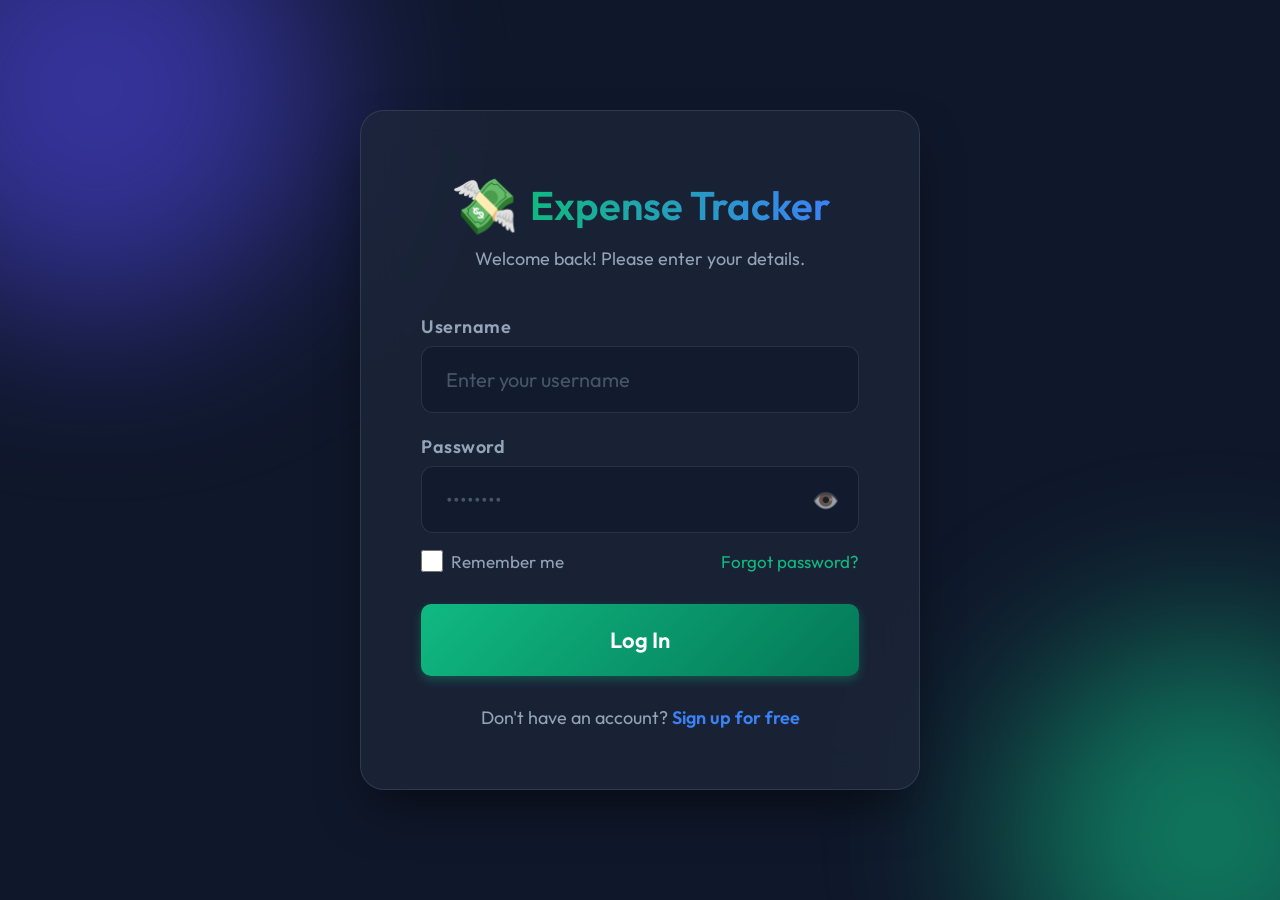
==== Frontend/index.html @ 79018e89 "name changes" ====
<!DOCTYPE html>
<html lang="en">
<head>
    <meta charset="UTF-8">
    <meta name="viewport" content="width=device-width, initial-scale=1.0">
    <title>Expense Tracker - Login</title>
    <link rel="stylesheet" href="styles.css">
    <!-- Using a modern Google Font -->
    <link href="https://fonts.googleapis.com/css2?family=Outfit:wght@300;400;600&display=swap" rel="stylesheet">
    <script src="config.js"></script>
</head>
<body>
    <!-- Animated background elements -->
    <div class="background-blobs">
        <div class="blob blob-1"></div>
        <div class="blob blob-2"></div>
    </div>

    <!-- Login Form Container -->
    <div class="login-container">
        <div class="login-card">
            
            <div class="logo">
                <span class="logo-icon">💸</span>
                <h2>Expense Tracker</h2>
            </div>
            
            <p class="subtitle">Welcome back! Please enter your details.</p>
            
            <div id="message-box" style="display: none; padding: 12px; border-radius: 10px; margin-bottom: 20px; text-align: center; font-size: 15px; font-weight: 600;"></div>

            <form id="loginForm" action="#" method="POST" class="login-form">
                
                <div class="input-group">
                    <label for="username">Username</label>
                    <input type="text" id="username" placeholder="Enter your username" required>
                </div>

                <div class="input-group">
                    <label for="password">Password</label>
                    <div class="password-input-wrapper">
                        <input type="password" id="password" placeholder="••••••••" required>
                        <button type="button" id="togglePassword" class="password-toggle" aria-label="Show password">👁️</button>
                    </div>
                </div>

                <div class="form-actions">
                    <label class="remember-me">
                        <input type="checkbox"> Remember me
                    </label>
                    <a href="#" class="forgot-password">Forgot password?</a>
                </div>

                <button type="submit" class="btn-primary">Log In</button>
            </form>

            <p class="signup-prompt">
                Don't have an account? <a href="Signup.html">Sign up for free</a>
            </p>

        </div>
    </div>

    <script>
        //show password code
        const togglePassword = document.querySelector('#togglePassword');
        const password = document.querySelector('#password');

        togglePassword.addEventListener('click', function () {
            // Toggle the type attribute
            const type = password.getAttribute('type') === 'password' ? 'text' : 'password';
            password.setAttribute('type', type);
            
            // Toggle the eye icon emoji
            this.textContent = type === 'password' ? '👁️' : '🙈';
        });
        // Form Submission, Validation, and Backend Connection
        const loginForm = document.getElementById('loginForm');
        const usernameInput = document.getElementById('username');
        const passwordInput = document.getElementById('password');
        const messageBox = document.getElementById('message-box');

        loginForm.addEventListener('submit', async function(e) {
            e.preventDefault(); // Stop the page from refreshing when you click submit!

            const userName = usernameInput.value.trim();
            const passwordValue = passwordInput.value;

            // 1. Client-Side Validation
            if (userName.length < 3) {
                showMessage("Username must be at least 3 characters long.", "error");
                return;
            }
            if (passwordValue.length < 4) {
                showMessage("Password must be at least 4 characters long.", "error");
                return;
            }

            // 2. Send to Spring Boot Backend
            try {
                // 2. Make the HTTP Request
                const response = await fetch(`${API_BASE_URL}/api/user/login`, {
                    method: 'POST',
                    headers: {
                        'Content-Type': 'application/json'
                    },
                    body: JSON.stringify({
                        userName: userName,
                        password: passwordValue
                    })
                });

                // We now expect JSON back from the server
                const result = await response.json(); 

                // 3. Handle the Response
                if (response.ok) {
                    showMessage(result.message, "success");
                    // Save the userId to the browser's local storage
                    localStorage.setItem('userId', result.userId);
                    
                    // Redirect them to the dashboard!
                    setTimeout(() => {
                        window.location.href = "Dashboard.html";
                    }, 1000);
                } else {
                    // "User NOT Found" or "Incorrect Password"
                    showMessage(result.message, "error");
                }
                
                // Reset button
                submitBtn.textContent = originalBtnText;
                submitBtn.disabled = false;

            } catch (error) {
                console.error("Error connecting to backend:", error);
                showMessage("Could not connect to the server.", "error");
                
                const submitBtn = loginForm.querySelector('.btn-primary');
                submitBtn.textContent = "Log In";
                submitBtn.disabled = false;
            }
        });

        // Helper function to show beautiful error/success messages
        function showMessage(msg, type) {
            messageBox.style.display = "block";
            messageBox.textContent = msg;
            if (type === "error") {
                messageBox.style.backgroundColor = "rgba(239, 68, 68, 0.2)";
                messageBox.style.color = "#fca5a5"; // light red
                messageBox.style.border = "1px solid rgba(239, 68, 68, 0.5)";
            } else {
                messageBox.style.backgroundColor = "rgba(16, 185, 129, 0.2)";
                messageBox.style.color = "#6ee7b7"; // light green
                messageBox.style.border = "1px solid rgba(16, 185, 129, 0.5)";
            }
        }
    </script>
</body>
</html>
---- Frontend/styles.css ----
:root {
    --primary: #10b981; /* Emerald green */
    --primary-hover: #059669;
    --bg-dark: #0f172a; /* Slate 900 */
    --card-bg: rgba(30, 41, 59, 0.7); /* Slate 800 with opacity for glassmorphism */
    --text-main: #f8fafc;
    --text-muted: #94a3b8;
    --input-bg: rgba(15, 23, 42, 0.6);
    --border-color: rgba(255, 255, 255, 0.1);
}

* {
    margin: 0;
    padding: 0;
    box-sizing: border-box;
    font-family: 'Outfit', sans-serif;
}

body {
    background-color: var(--bg-dark);
    color: var(--text-main);
    min-height: 100vh;
    display: flex;
    justify-content: center;
    align-items: center;
    overflow-x: hidden;
    position: relative;
}

/* Background Animated Blobs */
.background-blobs {
    position: absolute;
    width: 100%;
    height: 100%;
    z-index: 0;
    overflow: hidden;
}

.blob {
    position: absolute;
    border-radius: 50%;
    filter: blur(90px);
    opacity: 0.6;
    animation: float 10s infinite ease-in-out alternate;
}

.blob-1 {
    width: 450px;
    height: 450px;
    background: #4f46e5; /* Indigo */
    top: -15%;
    left: -10%;
    animation-delay: 0s;
}

.blob-2 {
    width: 400px;
    height: 400px;
    background: #10b981; /* Emerald */
    bottom: -15%;
    right: -10%;
    animation-delay: -5s;
}

@keyframes float {
    0% { transform: translate(0, 0) scale(1); }
    100% { transform: translate(40px, 60px) scale(1.1); }
}

/* Login Card (Glassmorphism) */
.login-container {
    position: relative;
    z-index: 1;
    width: 100%;
    max-width: 600px;
    padding: 20px;
}

.login-card {
    background: var(--card-bg);
    backdrop-filter: blur(20px);
    -webkit-backdrop-filter: blur(20px);
    border: 1px solid var(--border-color);
    border-radius: 24px;
    padding: 60px;
    box-shadow: 0 25px 50px -12px rgba(0, 0, 0, 0.5);
    transition: transform 0.3s ease, box-shadow 0.3s ease;
}

.login-card:hover {
    transform: translateY(-5px);
    box-shadow: 0 30px 60px -12px rgba(0, 0, 0, 0.6);
}

.logo {
    display: flex;
    align-items: center;
    justify-content: center;
    gap: 12px;
    margin-bottom: 8px;
}

.logo-icon {
    font-size: 54px;
}

.logo h2 {
    font-size: 40px;
    font-weight: 600;
    /* Gradient text */
    background: linear-gradient(to right, #10b981 0%, #3b82f6 100%);
    -webkit-background-clip: text;
    -webkit-text-fill-color: transparent;
}

.subtitle {
    text-align: center;
    color: var(--text-muted);
    font-size: 18px;
    margin-bottom: 45px;
}

/* Form Styles */
.login-form {
    display: flex;
    flex-direction: column;
    gap: 22px;
}

.input-group {
    display: flex;
    flex-direction: column;
    gap: 8px;
}

.input-group label {
    font-size: 18px;
    font-weight: 600;
    color: var(--text-muted);
    letter-spacing: 0.5px;
}

.input-group input {
    width: 100%;
    padding: 20px 24px;
    background: var(--input-bg);
    border: 1px solid var(--border-color);
    border-radius: 12px;
    color: white;
    font-size: 20px;
    outline: none;
    transition: all 0.3s ease;
}

.input-group input:focus {
    border-color: var(--primary);
    box-shadow: 0 0 0 3px rgba(16, 185, 129, 0.2);
    background: rgba(15, 23, 42, 0.8);
}

.input-group input::placeholder {
    color: #475569;
}

.form-actions {
    display: flex;
    justify-content: space-between;
    align-items: center;
    font-size: 17px;
    margin-top: -5px;
}

.remember-me {
    display: flex;
    align-items: center;
    gap: 8px;
    color: var(--text-muted);
    cursor: pointer;
    user-select: none;
}

.remember-me input {
    accent-color: var(--primary);
    width: 22px;
    height: 22px;
    cursor: pointer;
}

.forgot-password {
    color: var(--primary);
    text-decoration: none;
    transition: color 0.2s;
}

.forgot-password:hover {
    color: var(--primary-hover);
    text-decoration: underline;
}

/* Button */
.btn-primary {
    background: linear-gradient(135deg, var(--primary) 0%, #047857 100%);
    color: white;
    border: none;
    padding: 22px;
    border-radius: 10px;
    font-size: 22px;
    font-weight: 600;
    cursor: pointer;
    transition: all 0.3s ease;
    margin-top: 10px;
    box-shadow: 0 4px 10px rgba(16, 185, 129, 0.3);
}

.btn-primary:hover {
    transform: translateY(-2px);
    box-shadow: 0 6px 20px rgba(16, 185, 129, 0.4);
}

.btn-primary:active {
    transform: translateY(1px);
}

/* Sign Up Prompt */
.signup-prompt {
    text-align: center;
    margin-top: 30px;
    font-size: 18px;
    color: var(--text-muted);
}

.signup-prompt a {
    color: #3b82f6; /* Blueish accent for the link */
    text-decoration: none;
    font-weight: 600;
    transition: color 0.2s;
}

.signup-prompt a:hover {
    color: #60a5fa;
    text-decoration: underline;
}

/* Password Toggle Styles */
.password-input-wrapper {
    position: relative;
    display: flex;
    align-items: center;
}

.password-input-wrapper input {
    /* Override right padding to make room for the eye icon */
    padding-right: 60px;
}

.password-toggle {
    position: absolute;
    right: 20px;
    background: none;
    border: none;
    font-size: 22px;
    cursor: pointer;
    opacity: 0.6;
    transition: opacity 0.2s;
    outline: none;
    color: var(--text-muted);
}

.password-toggle:hover {
    opacity: 1;
}

/* Dashboard Styles */
.dashboard-body {
    align-items: flex-start;
    padding: 40px 20px;
}

.dashboard-container {
    position: relative;
    z-index: 1;
    width: 100%;
    max-width: 1000px;
    margin: 0 auto;
}

.navbar {
    display: flex;
    justify-content: space-between;
    align-items: center;
    background: var(--card-bg);
    backdrop-filter: blur(20px);
    -webkit-backdrop-filter: blur(20px);
    border: 1px solid var(--border-color);
    border-radius: 20px;
    padding: 20px 40px;
    margin-bottom: 30px;
    box-shadow: 0 10px 30px -10px rgba(0, 0, 0, 0.4);
}

.nav-actions {
    display: flex;
    align-items: center;
    gap: 20px;
}

#welcome-message {
    font-size: 18px;
    font-weight: 600;
    color: var(--text-muted);
}

.btn-secondary {
    background: rgba(255, 255, 255, 0.1);
    color: white;
    border: 1px solid var(--border-color);
    padding: 10px 20px;
    border-radius: 10px;
    font-size: 16px;
    cursor: pointer;
    transition: all 0.2s;
}

.btn-secondary:hover {
    background: rgba(255, 255, 255, 0.2);
}

.dashboard-main {
    display: flex;
    flex-direction: column;
    gap: 30px;
}

.summary-cards {
    display: grid;
    grid-template-columns: 1fr 1fr;
    gap: 30px;
}

.glass-card {
    background: var(--card-bg);
    backdrop-filter: blur(20px);
    -webkit-backdrop-filter: blur(20px);
    border: 1px solid var(--border-color);
    border-radius: 24px;
    padding: 40px;
    box-shadow: 0 15px 35px -10px rgba(0, 0, 0, 0.4);
}

.glass-card h3 {
    font-size: 20px;
    color: var(--text-muted);
    margin-bottom: 20px;
    font-weight: 400;
}

/* Progress Bar */
.amount {
    font-size: 48px;
    font-weight: 600;
    margin-bottom: 20px;
    background: linear-gradient(to right, #10b981 0%, #3b82f6 100%);
    -webkit-background-clip: text;
    -webkit-text-fill-color: transparent;
}

.progress-bar-container {
    width: 100%;
    height: 12px;
    background: rgba(255, 255, 255, 0.1);
    border-radius: 10px;
    overflow: hidden;
    margin-bottom: 10px;
}

.progress-bar {
    height: 100%;
    background: linear-gradient(90deg, #10b981, #3b82f6);
    border-radius: 10px;
    transition: width 0.5s ease;
}

.limit-text {
    font-size: 14px;
    color: var(--text-muted);
}

/* Quick Add Form */
.quick-add-form {
    display: flex;
    flex-direction: column;
    gap: 15px;
}

.input-row {
    display: flex;
    gap: 15px;
}

.input-row input, .input-row select {
    flex: 1;
    padding: 16px;
    background: var(--input-bg);
    border: 1px solid var(--border-color);
    border-radius: 12px;
    color: white;
    font-size: 16px;
    outline: none;
    transition: border-color 0.2s;
}

.input-row input:focus, .input-row select:focus {
    border-color: var(--primary);
}

.input-row select {
    appearance: none;
    cursor: pointer;
}

.input-row select option {
    background: var(--bg-dark);
    color: white;
}

.input-row .btn-primary {
    flex: 0.5;
    margin-top: 0;
    padding: 16px;
}

/* Transactions */
.transaction-list {
    list-style: none;
    display: flex;
    flex-direction: column;
    gap: 15px;
}

.transaction-item {
    display: flex;
    justify-content: space-between;
    align-items: center;
    padding: 20px;
    background: rgba(15, 23, 42, 0.4);
    border-radius: 16px;
    border: 1px solid transparent;
    transition: all 0.2s;
}

.transaction-item:hover {
    background: rgba(15, 23, 42, 0.8);
    border-color: var(--border-color);
    transform: translateX(5px);
}

.transaction-info {
    display: flex;
    align-items: center;
    gap: 20px;
}

.transaction-icon {
    display: flex;
    justify-content: center;
    align-items: center;
    width: 56px;
    height: 56px;
    font-size: 20px;
    font-weight: 600;
    color: var(--primary);
    background: rgba(16, 185, 129, 0.1);
    border-radius: 16px;
}

.transaction-details h4 {
    font-size: 18px;
    color: white;
    margin-bottom: 5px;
}

.transaction-date {
    font-size: 14px;
    color: var(--text-muted);
}

.transaction-amount {
    font-size: 20px;
    font-weight: 700;
}

.delete-btn {
    background: none;
    border: none;
    cursor: pointer;
    font-size: 22px;
    opacity: 0.5;
    transition: opacity 0.2s, transform 0.2s;
}

.delete-btn:hover {
    opacity: 1;
    transform: scale(1.1);
}

.transaction-amount {
    color: #ef4444; /* Red for expenses */
}

.new-item {
    animation: slideIn 0.3s ease forwards;
}

@keyframes slideIn {
    from { opacity: 0; transform: translateY(-10px); }
    to { opacity: 1; transform: translateY(0); }
}

@media (max-width: 768px) {
    .summary-cards {
        grid-template-columns: 1fr;
    }
    .input-row {
        flex-direction: column;
    }
}
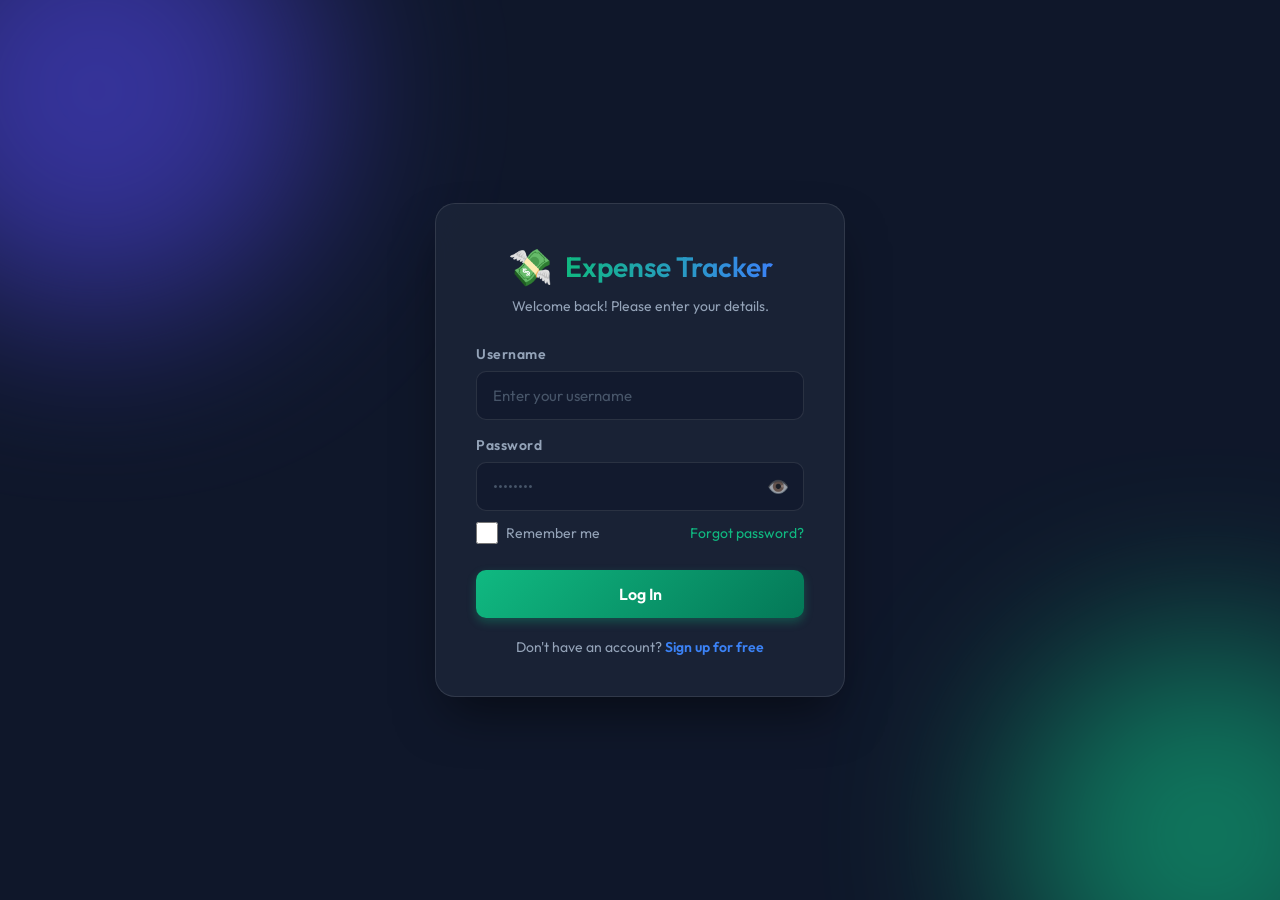
==== commit eb66d58c: "size changes" ====
--- a/Frontend/index.html
+++ b/Frontend/index.html
@@ -98,6 +98,11 @@
 
             // 2. Send to Spring Boot Backend
             try {
+                const submitBtn = loginForm.querySelector('.btn-primary');
+                const originalBtnText = submitBtn.textContent;
+                submitBtn.textContent = "Logging In...";
+                submitBtn.disabled = true;
+
                 // 2. Make the HTTP Request
                 const response = await fetch(`${API_BASE_URL}/api/user/login`, {
                     method: 'POST',
--- a/Frontend/styles.css
+++ b/Frontend/styles.css
@@ -72,7 +72,7 @@
     position: relative;
     z-index: 1;
     width: 100%;
-    max-width: 600px;
+    max-width: 450px;
     padding: 20px;
 }
 
@@ -81,8 +81,8 @@
     backdrop-filter: blur(20px);
     -webkit-backdrop-filter: blur(20px);
     border: 1px solid var(--border-color);
-    border-radius: 24px;
-    padding: 60px;
+    border-radius: 20px;
+    padding: 40px;
     box-shadow: 0 25px 50px -12px rgba(0, 0, 0, 0.5);
     transition: transform 0.3s ease, box-shadow 0.3s ease;
 }
@@ -101,11 +101,11 @@
 }
 
 .logo-icon {
-    font-size: 54px;
+    font-size: 36px;
 }
 
 .logo h2 {
-    font-size: 40px;
+    font-size: 28px;
     font-weight: 600;
     /* Gradient text */
     background: linear-gradient(to right, #10b981 0%, #3b82f6 100%);
@@ -116,15 +116,15 @@
 .subtitle {
     text-align: center;
     color: var(--text-muted);
-    font-size: 18px;
-    margin-bottom: 45px;
+    font-size: 14px;
+    margin-bottom: 30px;
 }
 
 /* Form Styles */
 .login-form {
     display: flex;
     flex-direction: column;
-    gap: 22px;
+    gap: 16px;
 }
 
 .input-group {
@@ -134,7 +134,7 @@
 }
 
 .input-group label {
-    font-size: 18px;
+    font-size: 14px;
     font-weight: 600;
     color: var(--text-muted);
     letter-spacing: 0.5px;
@@ -142,12 +142,12 @@
 
 .input-group input {
     width: 100%;
-    padding: 20px 24px;
+    padding: 14px 16px;
     background: var(--input-bg);
     border: 1px solid var(--border-color);
-    border-radius: 12px;
+    border-radius: 10px;
     color: white;
-    font-size: 20px;
+    font-size: 15px;
     outline: none;
     transition: all 0.3s ease;
 }
@@ -166,7 +166,7 @@
     display: flex;
     justify-content: space-between;
     align-items: center;
-    font-size: 17px;
+    font-size: 14px;
     margin-top: -5px;
 }
 
@@ -202,9 +202,9 @@
     background: linear-gradient(135deg, var(--primary) 0%, #047857 100%);
     color: white;
     border: none;
-    padding: 22px;
+    padding: 14px;
     border-radius: 10px;
-    font-size: 22px;
+    font-size: 16px;
     font-weight: 600;
     cursor: pointer;
     transition: all 0.3s ease;
@@ -224,8 +224,8 @@
 /* Sign Up Prompt */
 .signup-prompt {
     text-align: center;
-    margin-top: 30px;
-    font-size: 18px;
+    margin-top: 20px;
+    font-size: 14px;
     color: var(--text-muted);
 }
 
@@ -250,15 +250,15 @@
 
 .password-input-wrapper input {
     /* Override right padding to make room for the eye icon */
-    padding-right: 60px;
+    padding-right: 45px;
 }
 
 .password-toggle {
     position: absolute;
-    right: 20px;
+    right: 15px;
     background: none;
     border: none;
-    font-size: 22px;
+    font-size: 18px;
     cursor: pointer;
     opacity: 0.6;
     transition: opacity 0.2s;
@@ -293,7 +293,7 @@
     -webkit-backdrop-filter: blur(20px);
     border: 1px solid var(--border-color);
     border-radius: 20px;
-    padding: 20px 40px;
+    padding: 15px 30px;
     margin-bottom: 30px;
     box-shadow: 0 10px 30px -10px rgba(0, 0, 0, 0.4);
 }
@@ -305,7 +305,7 @@
 }
 
 #welcome-message {
-    font-size: 18px;
+    font-size: 15px;
     font-weight: 600;
     color: var(--text-muted);
 }
@@ -314,9 +314,9 @@
     background: rgba(255, 255, 255, 0.1);
     color: white;
     border: 1px solid var(--border-color);
-    padding: 10px 20px;
+    padding: 8px 16px;
     border-radius: 10px;
-    font-size: 16px;
+    font-size: 14px;
     cursor: pointer;
     transition: all 0.2s;
 }
@@ -342,23 +342,23 @@
     backdrop-filter: blur(20px);
     -webkit-backdrop-filter: blur(20px);
     border: 1px solid var(--border-color);
-    border-radius: 24px;
-    padding: 40px;
+    border-radius: 20px;
+    padding: 25px;
     box-shadow: 0 15px 35px -10px rgba(0, 0, 0, 0.4);
 }
 
 .glass-card h3 {
-    font-size: 20px;
-    color: var(--text-muted);
-    margin-bottom: 20px;
+    font-size: 16px;
+    color: var(--text-muted);
+    margin-bottom: 15px;
     font-weight: 400;
 }
 
 /* Progress Bar */
 .amount {
-    font-size: 48px;
-    font-weight: 600;
-    margin-bottom: 20px;
+    font-size: 36px;
+    font-weight: 600;
+    margin-bottom: 15px;
     background: linear-gradient(to right, #10b981 0%, #3b82f6 100%);
     -webkit-background-clip: text;
     -webkit-text-fill-color: transparent;
@@ -366,11 +366,11 @@
 
 .progress-bar-container {
     width: 100%;
-    height: 12px;
+    height: 10px;
     background: rgba(255, 255, 255, 0.1);
     border-radius: 10px;
     overflow: hidden;
-    margin-bottom: 10px;
+    margin-bottom: 8px;
 }
 
 .progress-bar {
@@ -381,7 +381,7 @@
 }
 
 .limit-text {
-    font-size: 14px;
+    font-size: 12px;
     color: var(--text-muted);
 }
 
@@ -399,12 +399,12 @@
 
 .input-row input, .input-row select {
     flex: 1;
-    padding: 16px;
+    padding: 12px 14px;
     background: var(--input-bg);
     border: 1px solid var(--border-color);
-    border-radius: 12px;
+    border-radius: 10px;
     color: white;
-    font-size: 16px;
+    font-size: 14px;
     outline: none;
     transition: border-color 0.2s;
 }
@@ -426,7 +426,7 @@
 .input-row .btn-primary {
     flex: 0.5;
     margin-top: 0;
-    padding: 16px;
+    padding: 12px;
 }
 
 /* Transactions */
@@ -441,9 +441,9 @@
     display: flex;
     justify-content: space-between;
     align-items: center;
-    padding: 20px;
+    padding: 15px;
     background: rgba(15, 23, 42, 0.4);
-    border-radius: 16px;
+    border-radius: 14px;
     border: 1px solid transparent;
     transition: all 0.2s;
 }
@@ -457,35 +457,35 @@
 .transaction-info {
     display: flex;
     align-items: center;
-    gap: 20px;
+    gap: 15px;
 }
 
 .transaction-icon {
     display: flex;
     justify-content: center;
     align-items: center;
-    width: 56px;
-    height: 56px;
-    font-size: 20px;
+    width: 44px;
+    height: 44px;
+    font-size: 16px;
     font-weight: 600;
     color: var(--primary);
     background: rgba(16, 185, 129, 0.1);
-    border-radius: 16px;
+    border-radius: 12px;
 }
 
 .transaction-details h4 {
-    font-size: 18px;
+    font-size: 15px;
     color: white;
-    margin-bottom: 5px;
+    margin-bottom: 4px;
 }
 
 .transaction-date {
-    font-size: 14px;
+    font-size: 12px;
     color: var(--text-muted);
 }
 
 .transaction-amount {
-    font-size: 20px;
+    font-size: 16px;
     font-weight: 700;
 }
 
@@ -493,7 +493,7 @@
     background: none;
     border: none;
     cursor: pointer;
-    font-size: 22px;
+    font-size: 18px;
     opacity: 0.5;
     transition: opacity 0.2s, transform 0.2s;
 }
